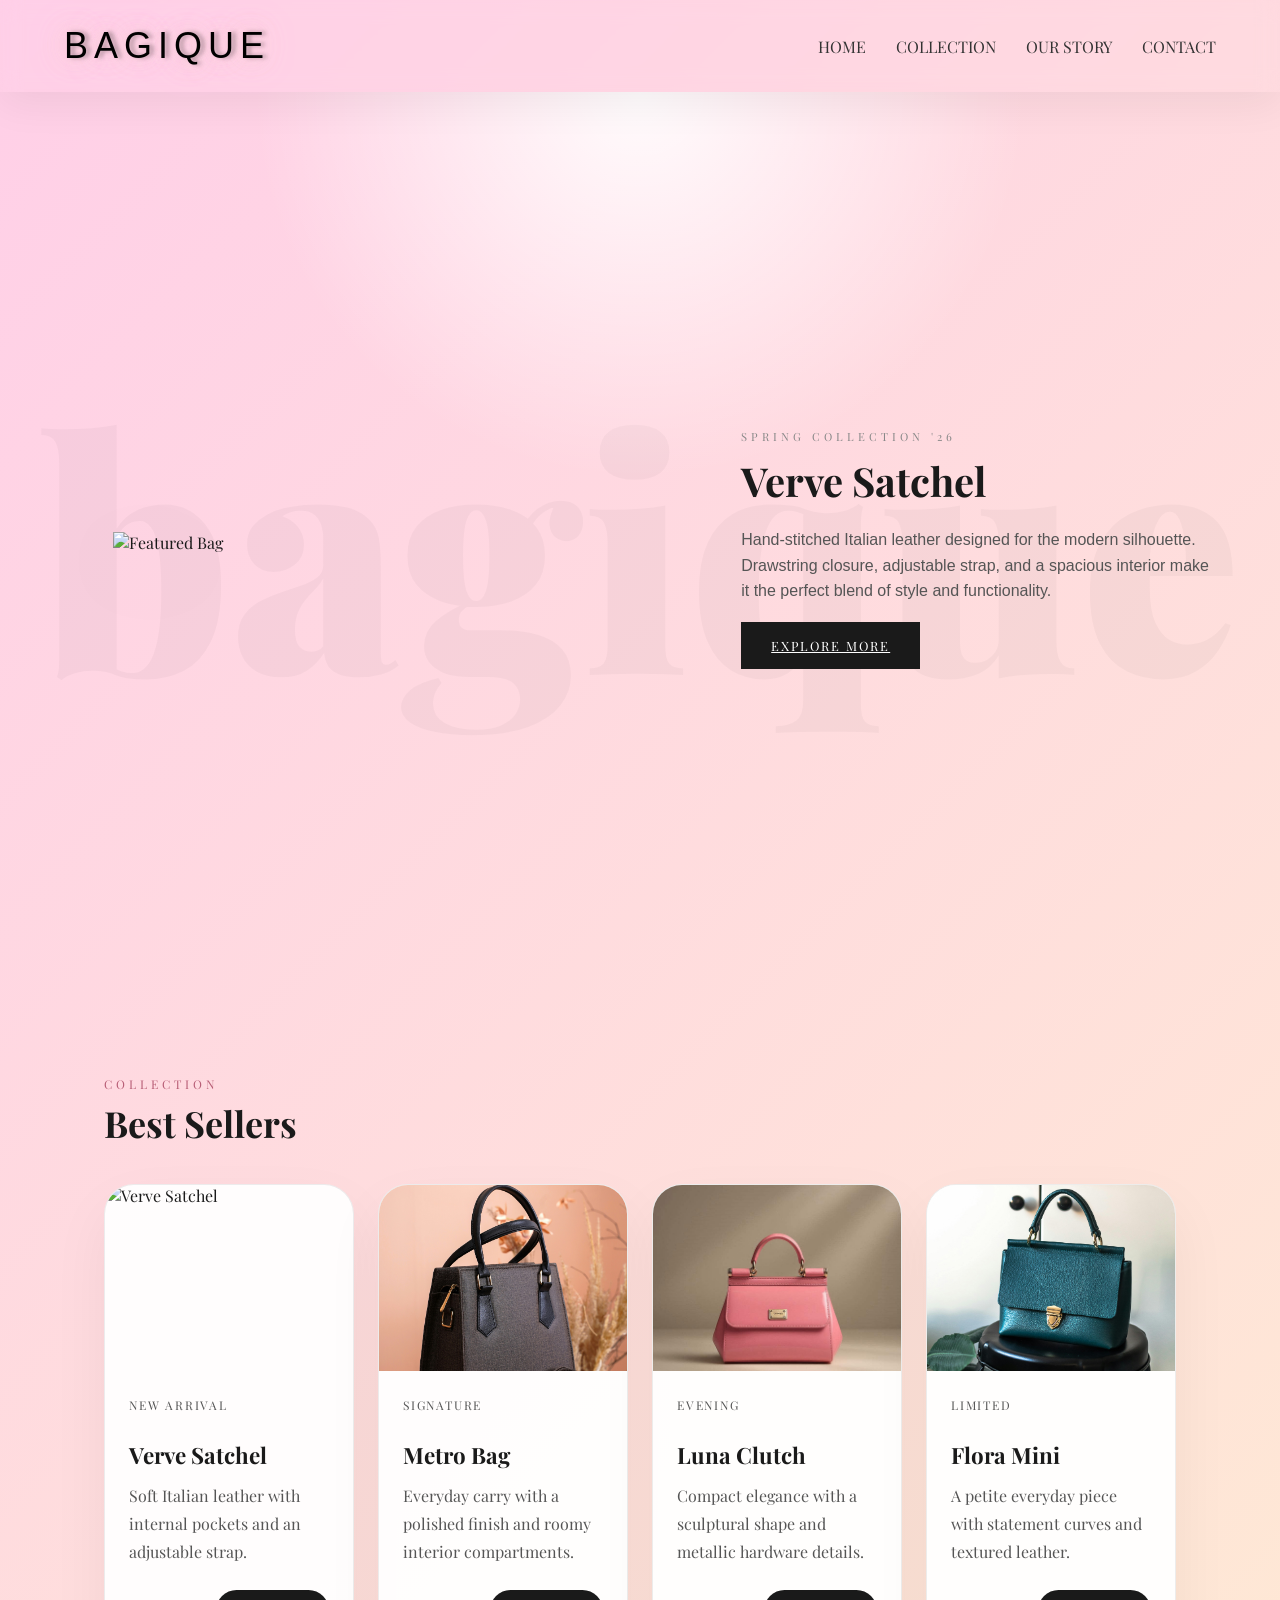
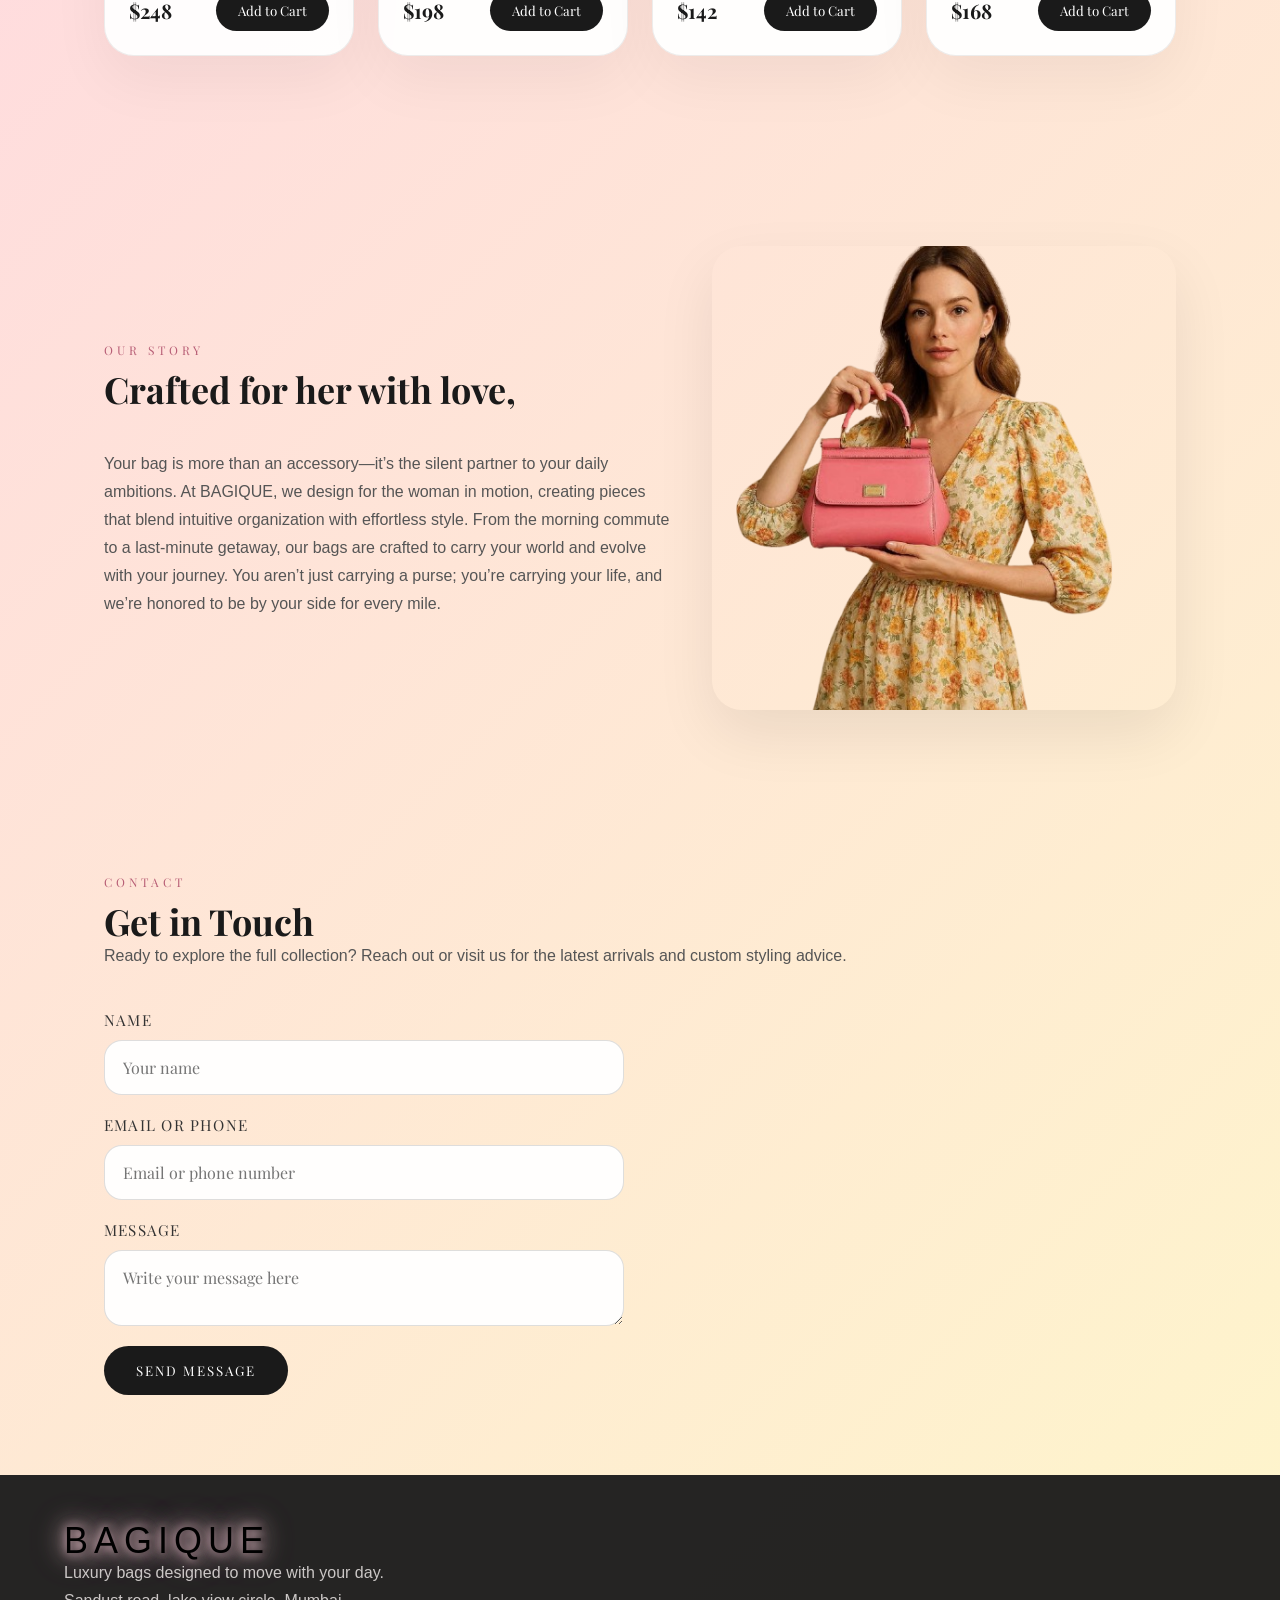
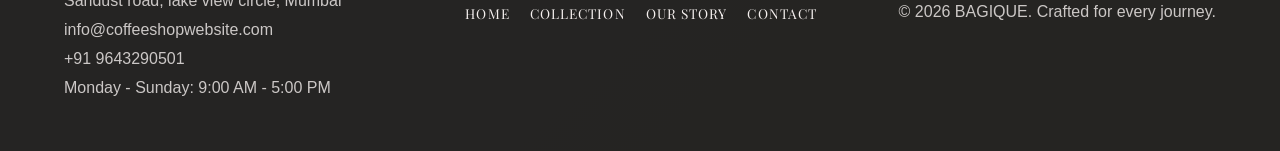
==== E-commerce Page/index.html @ 0b890db9 "Upload of Technohacks" ====
<!doctype html>
<html lang="en">
  <head>
    <meta charset="UTF-8" />
    <meta name="viewport" content="width=device-width, initial-scale=1.0" />
    <title>BAGIQUE | Elegant Bags</title>
    <link rel="stylesheet" href="style.css" />
  </head>
  <body>
    <header style="background: transparent" class="navbar">
      <div class="logo">BAGIQUE</div>
      <input type="checkbox" id="nav-toggle" class="nav-toggle" />
      <label
        for="nav-toggle"
        class="nav-toggle-label"
        aria-label="Toggle navigation"
      >
        <span></span>
      </label>
      <nav class="nav-menu">
        <a href="#home">HOME</a>
        <a href="#collection">COLLECTION</a>
        <a href="#our-story">OUR STORY</a>
        <a href="#contact">CONTACT</a>
      </nav>
    </header>

    <main id="home" class="hero-section">
      <h1 class="bg-text">BAGIQUE</h1>
      <div class="hero-container">
        <div class="main-product">
          <img
            src="Firefly_a  classy spring collection bag ,modeled for web design 453515.png"
            alt="Featured Bag"
          />
        </div>

        <div class="product-info">
          <p class="tagline">SPRING COLLECTION '26</p>
          <h2>Verve Satchel</h2>
          <p class="description">
            Hand-stitched Italian leather designed for the modern silhouette.
            Drawstring closure, adjustable strap, and a spacious interior make
            it the perfect blend of style and functionality.
          </p>
          <div class="color-picker">
            <span class="dot black"></span>
            <span class="dot tan"></span>
          </div>
          <a href="#collection" class="btn-explore">EXPLORE MORE</a>
        </div>
      </div>
    </main>

    <section id="collection" class="section products-section">
      <div class="section-header">
        <p class="section-label">COLLECTION</p>
        <h2>Best Sellers</h2>
      </div>
      <div class="products-grid">
        <article class="product-card">
          <img
            src="Firefly_a  classy spring collection bag ,modeled for web design 453515.png"
            alt="Verve Satchel"
          />
          <div class="product-card-content">
            <p class="product-category">New Arrival</p>
            <h3>Verve Satchel</h3>
            <p>
              Soft Italian leather with internal pockets and an adjustable
              strap.
            </p>
            <div class="product-card-footer">
              <span class="price">$248</span>
              <button class="btn-card">Add to Cart</button>
            </div>
          </div>
        </article>
        <article class="product-card">
          <img src="signature.jpg" alt="Metro Tote" />
          <div class="product-card-content">
            <p class="product-category">Signature</p>
            <h3>Metro Bag</h3>
            <p>
              Everyday carry with a polished finish and roomy interior
              compartments.
            </p>
            <div class="product-card-footer">
              <span class="price">$198</span>
              <button class="btn-card">Add to Cart</button>
            </div>
          </div>
        </article>
        <article class="product-card">
          <img src="evening.jpg" alt="Luna Clutch" />
          <div class="product-card-content">
            <p class="product-category">Evening</p>
            <h3>Luna Clutch</h3>
            <p>
              Compact elegance with a sculptural shape and metallic hardware
              details.
            </p>
            <div class="product-card-footer">
              <span class="price">$142</span>
              <button class="btn-card">Add to Cart</button>
            </div>
          </div>
        </article>
        <article class="product-card">
          <img src="limited.jpg" alt="Flora Mini" />
          <div class="product-card-content">
            <p class="product-category">Limited</p>
            <h3>Flora Mini</h3>
            <p>
              A petite everyday piece with statement curves and textured
              leather.
            </p>
            <div class="product-card-footer">
              <span class="price">$168</span>
              <button class="btn-card">Add to Cart</button>
            </div>
          </div>
        </article>
      </div>
    </section>

    <section id="our-story" class="section story-section">
      <div class="story-grid">
        <div class="story-text">
          <div class="section-header">
            <p class="section-label">OUR STORY</p>
            <h2>Crafted for her with love,</h2>
          </div>
          <p class="section-copy">
            Your bag is more than an accessory—it’s the silent partner to your
            daily ambitions. At BAGIQUE, we design for the woman in motion,
            creating pieces that blend intuitive organization with effortless
            style. From the morning commute to a last-minute getaway, our bags
            are crafted to carry your world and evolve with your journey. You
            aren’t just carrying a purse; you’re carrying your life, and we’re
            honored to be by your side for every mile.
          </p>
        </div>
        <div class="story-image-wrap">
          <img
            src="ourstory_nobg.png"
            alt="BAGIQUE story image"
            class="story-image"
          />
        </div>
      </div>
    </section>

    <section id="contact" class="section contact-section">
      <div class="section-header">
        <p class="section-label">CONTACT</p>
        <h2>Get in Touch</h2>
        <p class="section-copy">
          Ready to explore the full collection? Reach out or visit us for the
          latest arrivals and custom styling advice.
        </p>
      </div>
      <div class="contact-grid">
        <form class="contact-form">
          <div class="form-row">
            <label for="name">Name</label>
            <input type="text" id="name" name="name" placeholder="Your name" />
          </div>
          <div class="form-row">
            <label for="contact-info">Email or Phone</label>
            <input
              type="text"
              id="contact-info"
              name="contact-info"
              placeholder="Email or phone number"
            />
          </div>
          <div class="form-row">
            <label for="message">Message</label>
            <textarea
              id="message"
              name="message"
              rows="2"
              placeholder="Write your message here"
            ></textarea>
          </div>
          <button type="submit" class="btn-submit">Send Message</button>
        </form>
      </div>
    </section>

    <footer class="footer">
      <div class="footer-inner">
        <div class="footer-brand">
          <div class="logo">BAGIQUE</div>
          <p>Luxury bags designed to move with your day.</p>
          <div class="contact-info-list">
            <div class="contact-info">
              <p>Sandust road, lake view circle, Mumbai</p>
            </div>
            <div class="contact-info">
              <p>info@coffeeshopwebsite.com</p>
            </div>
            <div class="contact-info">
              <p>+91 9643290501</p>
            </div>
            <div class="contact-info">
              <p>Monday - Sunday: 9:00 AM - 5:00 PM</p>
            </div>
          </div>
        </div>
        <nav class="footer-links">
          <a href="#home">Home</a>
          <a href="#collection">Collection</a>
          <a href="#our-story">Our Story</a>
          <a href="#contact">Contact</a>
        </nav>
        <p class="footer-copy">© 2026 BAGIQUE. Crafted for every journey.</p>
      </div>
    </footer>
  </body>
</html>
---- E-commerce Page/style.css ----
@import url("https://fonts.googleapis.com/css2?family=Playfair+Display:wght@400;700;900&display=swap");

/* style.css */
* {
  margin: 0;
  padding: 0;
  box-sizing: border-box;
  font-family: "Playfair Display", serif;
}

html {
  scroll-behavior: smooth;
  scroll-padding-top: 2rem;
}

body {
  background: linear-gradient(135deg, #ffcfe8 0%, #fef6ca 100%);
  color: #1a1a1a;
  overflow-x: hidden;
}

.navbar {
  display: flex;
  align-items: center;
  justify-content: space-between;
  position: sticky;
  top: 0;
  left: 0;
  width: 100%;
  padding: 28px 5%;
  background: rgba(249, 248, 246, 0.95);
  backdrop-filter: blur(10px);
  box-shadow: 0 12px 40px rgba(0, 0, 0, 0.06);
  z-index: 100;
}

.logo {
  font-family: Poppins, sans-serif;
  font-size: 36px;
  line-height: 1;
  margin-top: 0;
  z-index: 10;
  font-weight: 300;
  letter-spacing: 6px;
  text-transform: uppercase;
  color: rgb(0, 0, 0);
  text-shadow:
    rgba(0, 0, 0, 0.3) 4px 0px 4px,
    rgba(249, 205, 216, 0.9) 0px 0px 10px,
    rgba(249, 205, 216, 0.8) 0px 0px 20px,
    rgba(249, 205, 216, 0.6) 0px 0px 30px,
    rgba(249, 205, 216, 0.4) 0px 0px 40px;
}

.nav-toggle {
  display: none;
}

.nav-toggle-label {
  display: none;
  width: 40px;
  height: 40px;
  cursor: pointer;
  position: relative;
  z-index: 110;
}

.nav-toggle-label span,
.nav-toggle-label span::before,
.nav-toggle-label span::after {
  display: block;
  position: absolute;
  left: 0;
  width: 100%;
  height: 3px;
  background: #333;
  border-radius: 999px;
  transition:
    transform 0.3s ease,
    top 0.3s ease,
    opacity 0.3s ease;
}

.nav-toggle-label span {
  top: 50%;
  transform: translateY(-50%);
}

.nav-toggle-label span::before {
  content: "";
  top: -10px;
}

.nav-toggle-label span::after {
  content: "";
  top: 10px;
}

.nav-menu {
  display: flex;
  align-items: center;
  gap: 30px;
}

.nav-menu a {
  text-decoration: none;
  color: #333;
}

.hero-section {
  position: relative;
  min-height: 100vh;
  display: flex;
  align-items: center;
  justify-content: center;
  box-sizing: border-box;
}

.hero-section::before {
  content: "";
  position: absolute;
  inset: 0;
  background: radial-gradient(
    circle at top center,
    rgba(255, 255, 255, 0.92),
    transparent 35%
  );
  pointer-events: none;
  z-index: 0;
}

.bg-text {
  position: absolute;
  font-size: 25vw;
  color: rgba(0, 0, 0, 0.03);
  z-index: -1;
  pointer-events: none;
  font-weight: 900;
  text-transform: lowercase;
}

.hero-container {
  position: relative;
  display: grid;
  grid-template-columns: 1.3fr 1fr;
  align-items: center;
  width: 90%;
  gap: 60px;
  z-index: 1;
}

.main-product {
  display: flex;
  align-items: center;
  justify-content: center;
  border-radius: 40px;
  padding: 2rem;
}

.main-product img {
  width: 100%;
  max-width: 520px;
  object-fit: contain;
  filter: drop-shadow(rgba(0, 0, 0, 0.15) 0px 20px 50px);
}

.tagline {
  font-size: 0.7rem;
  letter-spacing: 4px;
  color: #888;
  margin-bottom: 10px;
}

.product-info h2 {
  font-size: 2.5rem;
  margin-bottom: 20px;
}

.description {
  font-family: sans-serif;
  line-height: 1.6;
  color: #555;
  margin-bottom: 30px;
}

.btn-explore {
  padding: 15px 30px;
  background: #1a1a1a;
  color: white;
  border: none;
  letter-spacing: 2px;
  cursor: pointer;
  font-size: 0.8rem;
  transition:
    background 0.25s ease,
    color 0.25s ease;
}

.btn-explore:hover,
.btn-explore:focus {
  background: #ff9cb2;
  color: #1a1a1a;
}

.products-grid {
  display: grid;
  grid-template-columns: repeat(4, minmax(220px, 1fr));
  gap: 24px;
}

.product-card {
  background: rgba(255, 255, 255, 0.94);
  border: 1px solid rgba(26, 26, 26, 0.08);
  border-radius: 30px;
  overflow: hidden;
  box-shadow: 0 24px 60px rgba(0, 0, 0, 0.05);
  transition:
    transform 0.3s ease,
    box-shadow 0.3s ease;
}

.product-card:hover {
  transform: translateY(-8px);
  box-shadow: 0 32px 80px rgba(0, 0, 0, 0.08);
}

.product-card img {
  width: 100%;
  display: block;
  object-fit: cover;
  aspect-ratio: 4 / 3;
}

.product-card-content {
  padding: 24px;
}

.product-category {
  text-transform: uppercase;
  letter-spacing: 0.15em;
  font-size: 0.75rem;
  color: #b75d75;
  margin-bottom: 14px;
}

.product-card h3 {
  font-size: 1.4rem;
  margin-bottom: 12px;
}

.product-card p {
  color: #555;
  line-height: 1.75;
  margin-bottom: 24px;
}

.product-card-footer {
  display: flex;
  align-items: center;
  justify-content: space-between;
  gap: 12px;
}

.price {
  font-size: 1.25rem;
  font-weight: 700;
}

.btn-card {
  padding: 12px 22px;
  border: none;
  border-radius: 999px;
  background: #1a1a1a;
  color: white;
  cursor: pointer;
  transition: background 0.25s ease;
}

.btn-card:hover,
.btn-card:focus {
  background: #ff9cb2;
  color: #1a1a1a;
}

@media (max-width: 1200px) {
  .navbar {
    padding: 24px 4%;
  }
  .logo {
    font-size: 32px;
  }
  .hero-container {
    width: 95%;
    gap: 48px;
  }
  .product-info h2 {
    font-size: 2.2rem;
  }
  .products-grid {
    grid-template-columns: repeat(3, minmax(220px, 1fr));
  }
  .section {
    padding: 70px 4%;
  }
}
@media (max-width: 992px) {
  .navbar {
    padding: 20px 4%;
  }
  .nav-toggle-label {
    display: block;
  }
  .nav-menu {
    position: absolute;
    top: 100%;
    left: 0;
    right: 0;
    background: rgba(255, 255, 255, 0.98);
    flex-direction: column;
    align-items: center;
    gap: 18px;
    padding: 1.5rem 0 2rem;
    transform: translateY(-20px);
    opacity: 0;
    visibility: hidden;
    pointer-events: none;
    transition:
      transform 0.3s ease,
      opacity 0.3s ease;
    box-shadow: 0 20px 60px rgba(0, 0, 0, 0.08);
  }
  .nav-toggle:checked ~ .nav-menu {
    transform: translateY(0);
    opacity: 1;
    visibility: visible;
    pointer-events: auto;
  }
  .nav-toggle:checked + .nav-toggle-label span {
    transform: rotate(45deg);
  }
  .nav-toggle:checked + .nav-toggle-label span::before {
    top: 0;
    transform: rotate(90deg);
  }
  .nav-toggle:checked + .nav-toggle-label span::after {
    opacity: 0;
  }
  .hero-container {
    grid-template-columns: 1fr;
    width: 90%;
    text-align: center;
    gap: 30px;
  }
  .main-product {
    padding: 1.5rem;
  }
  .product-info h2 {
    font-size: 2rem;
  }
  .products-grid {
    grid-template-columns: repeat(2, minmax(220px, 1fr));
  }
  .bg-text {
    font-size: 40vw;
  }
  .story-grid {
    grid-template-columns: 1fr;
  }
  .story-image {
    max-width: 100%;
    margin: 0 auto;
  }
  .contact-grid {
    grid-template-columns: 1fr;
  }
  .footer-inner {
    flex-direction: column;
    align-items: center;
  }
}
@media (max-width: 768px) {
  .navbar {
    padding: 18px 4%;
    flex-wrap: wrap;
    gap: 16px;
  }
  .logo {
    font-size: 28px;
  }
  .nav-menu {
    gap: 14px;
    padding: 1.2rem 0 1.5rem;
  }
  .hero-section {
    min-height: auto;
    padding: 60px 0;
  }
  .bg-text {
    font-size: 45vw;
  }
  .product-info h2 {
    font-size: 1.8rem;
  }
  .description {
    font-size: 0.95rem;
  }
  .btn-explore {
    width: 100%;
    padding: 14px 0;
  }
  .products-grid {
    grid-template-columns: 1fr;
  }
  .product-card {
    max-width: 520px;
    margin: 0 auto;
  }
  .product-card-footer {
    flex-direction: column;
    align-items: flex-start;
    gap: 10px;
  }
  .story-grid {
    gap: 30px;
  }
  .section {
    padding: 60px 5%;
  }
  .footer-inner {
    text-align: center;
  }
  .footer-links {
    justify-content: center;
  }
  .btn-submit {
    width: 100%;
  }
  .form-row input,
  .form-row textarea {
    font-size: 0.95rem;
  }
}
.section {
  padding: 80px 5%;
  max-width: 1200px;
  margin: 0 auto;
}

.section-header {
  margin-bottom: 40px;
}

.section-label {
  display: inline-block;
  letter-spacing: 4px;
  text-transform: uppercase;
  color: #b75d75;
  font-size: 0.75rem;
  margin-bottom: 12px;
}

.section h2 {
  font-size: 2.25rem;
  line-height: 1.1;
  margin: 0;
}

.story-grid {
  display: grid;
  grid-template-columns: 1.1fr 0.9fr;
  gap: 40px;
  align-items: center;
  margin-top: 30px;
  transition: all 0.3s ease;
}

.story-text,
.story-image {
  transition: all 0.3s ease;
}

.story-image {
  width: 100%;
  border-radius: 30px;
  object-fit: cover;
  box-shadow: 0 24px 60px rgba(0, 0, 0, 0.08);
  display: block;
}

.section-copy {
  font-family: sans-serif;
  color: #555;
  line-height: 1.75;
}

.contact-grid {
  display: grid;
  grid-template-columns: minmax(320px, 520px) minmax(240px, 320px);
  gap: 40px;
  align-items: start;
  justify-content: start;
  justify-items: start;
  margin: 40px auto 0;
  max-width: 1100px;
}

.contact-form {
  display: grid;
  gap: 20px;
  margin: 0;
  width: 100%;
}

.form-row {
  display: grid;
  gap: 10px;
}

.form-row label {
  font-size: 0.95rem;
  letter-spacing: 0.08em;
  text-transform: uppercase;
  color: #333;
}

.form-row input,
.form-row textarea {
  width: 100%;
  padding: 16px 18px;
  border: 1px solid rgba(26, 26, 26, 0.14);
  border-radius: 18px;
  background: rgba(255, 255, 255, 0.95);
  font-family: inherit;
  font-size: 1rem;
  color: #1a1a1a;
  resize: vertical;
}

.form-row input:focus,
.form-row textarea:focus {
  outline: none;
  border-color: #b75d75;
  box-shadow: 0 0 0 3px rgba(183, 93, 117, 0.12);
}

.btn-submit {
  width: fit-content;
  padding: 16px 32px;
  border: none;
  border-radius: 999px;
  background: #1a1a1a;
  color: white;
  text-transform: uppercase;
  letter-spacing: 2px;
  cursor: pointer;
  transition: background 0.25s ease;
}

.btn-submit:hover,
.btn-submit:focus {
  background: #ff9cb2;
  color: #1a1a1a;
}

.footer {
  padding: 48px 5%;
  background: rgba(26, 26, 26, 0.95);
  color: #f5f0ef;
}

.footer-inner {
  max-width: 1200px;
  margin: 0 auto;
  display: flex;
  align-items: center;
  justify-content: space-between;
  gap: 28px;
  flex-wrap: wrap;
}

.footer-brand p,
.footer-copy {
  color: rgba(245, 240, 239, 0.8);
  font-family: sans-serif;
  line-height: 1.8;
}

.footer-links {
  display: flex;
  flex-wrap: wrap;
  gap: 20px;
  align-items: center;
}

.footer-links a {
  color: #f5f0ef;
  text-decoration: none;
  letter-spacing: 0.08em;
  text-transform: uppercase;
  font-size: 0.85rem;
}

.footer-copy {
  margin: 0;
}
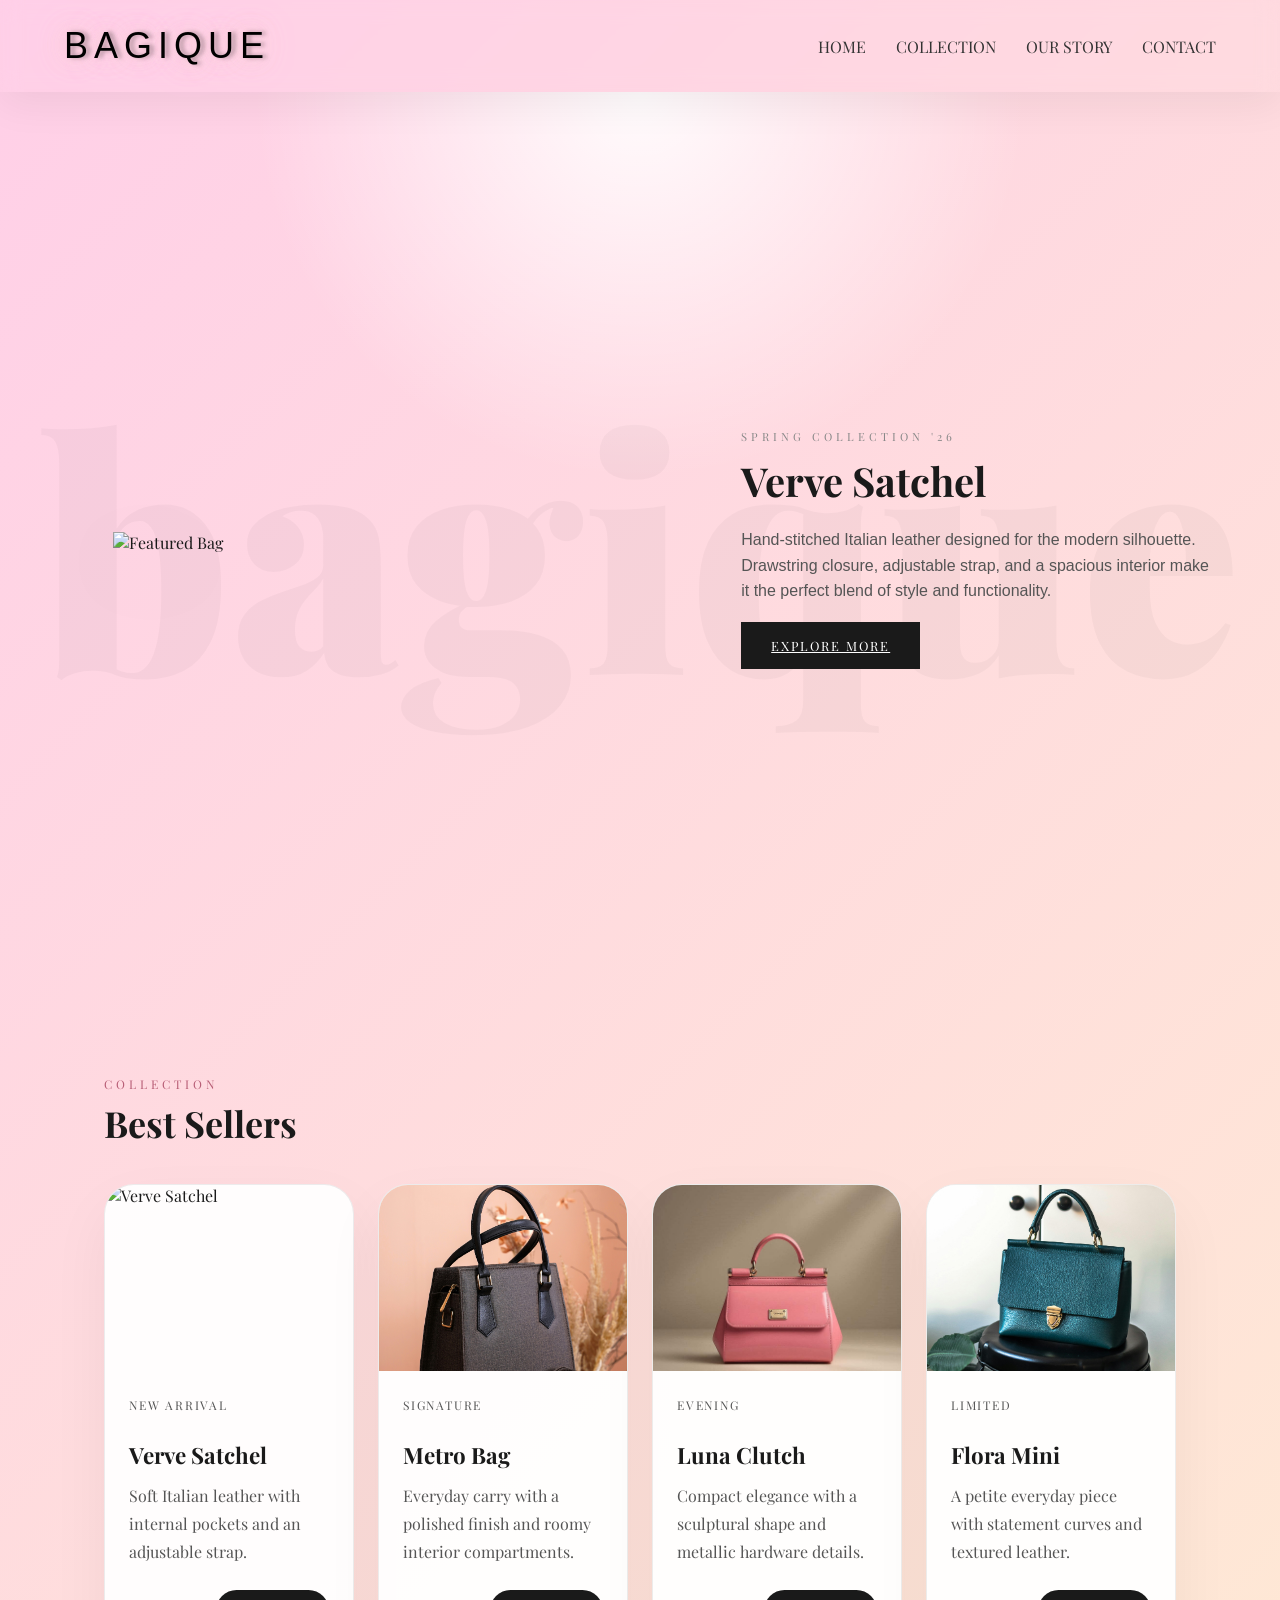
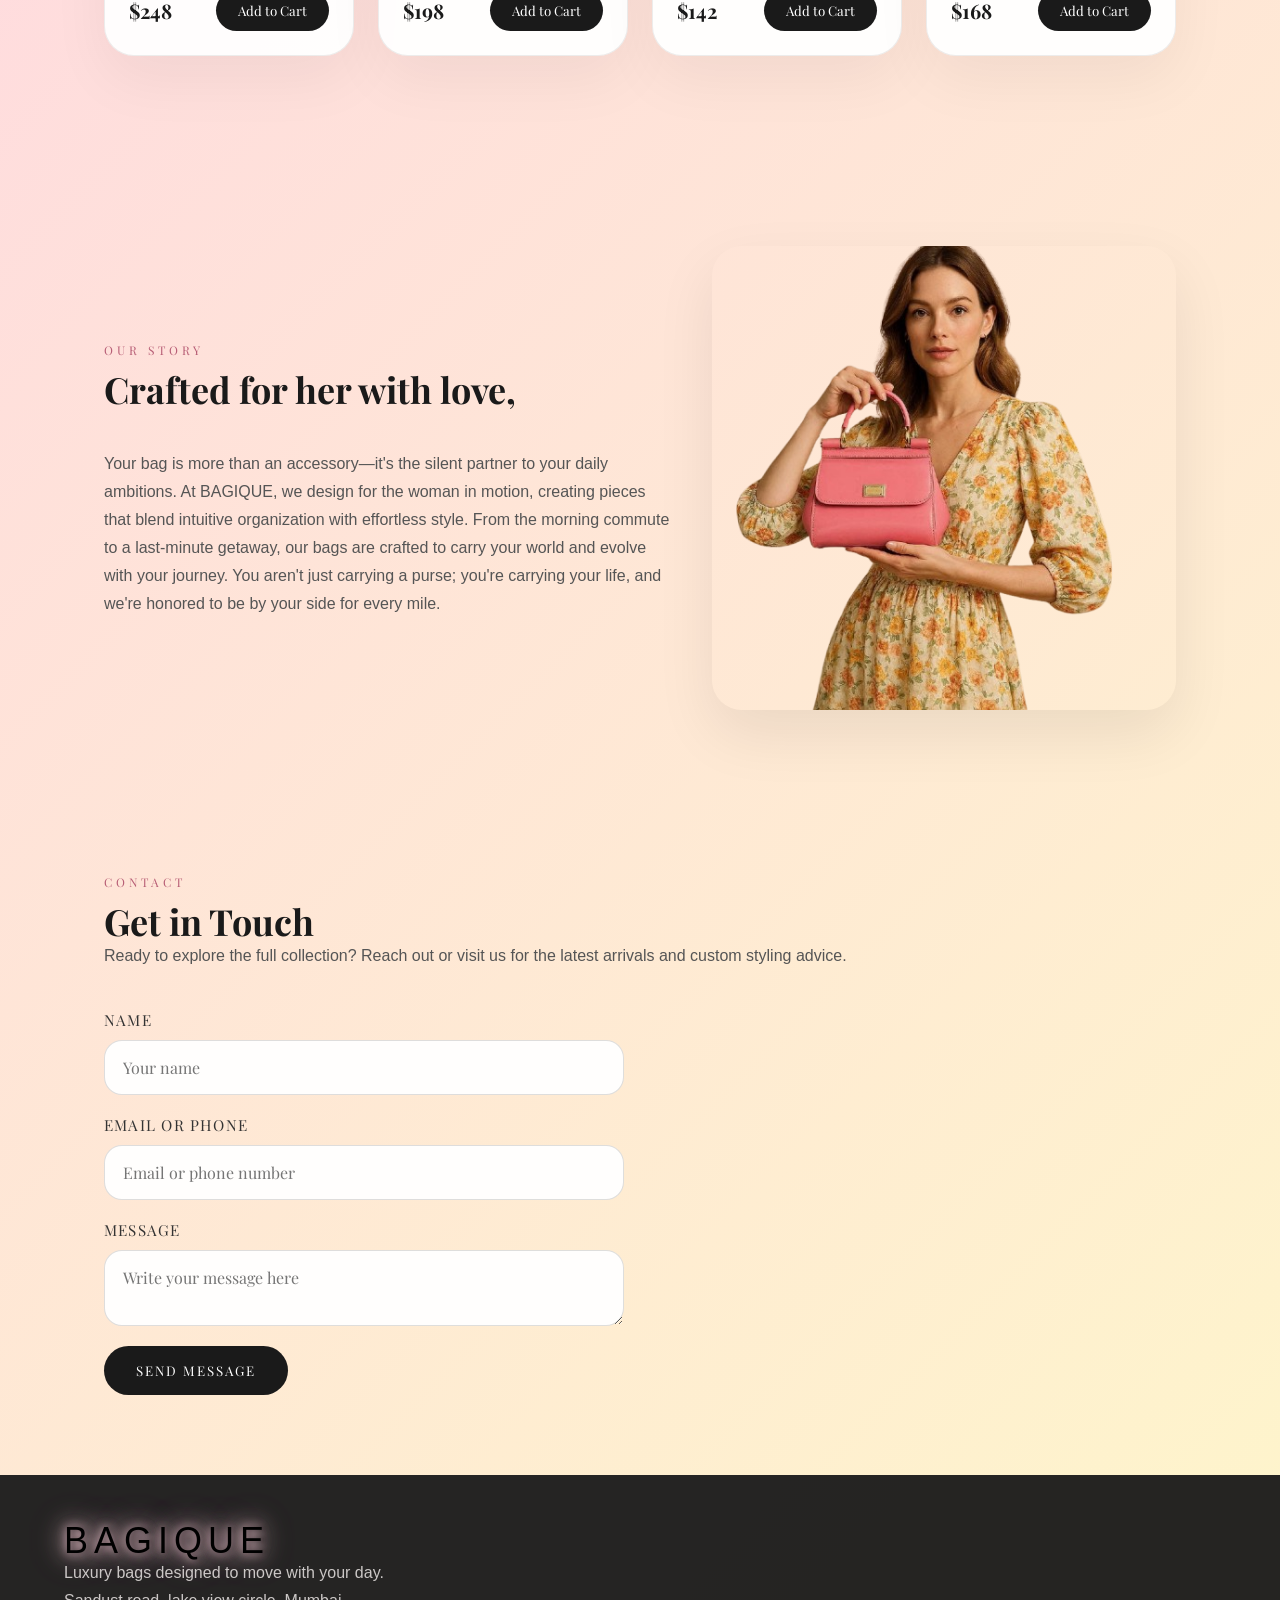
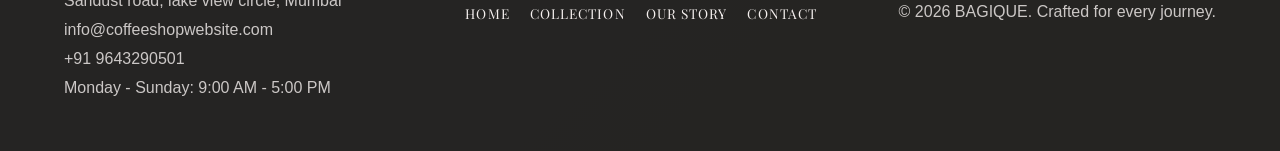
==== commit 1ba21d4e: "Updated index.html" ====
--- a/E-commerce Page/index.html
+++ b/E-commerce Page/index.html
@@ -132,12 +132,12 @@
             <h2>Crafted for her with love,</h2>
           </div>
           <p class="section-copy">
-            Your bag is more than an accessory—it’s the silent partner to your
+            Your bag is more than an accessory—it's the silent partner to your
             daily ambitions. At BAGIQUE, we design for the woman in motion,
             creating pieces that blend intuitive organization with effortless
             style. From the morning commute to a last-minute getaway, our bags
             are crafted to carry your world and evolve with your journey. You
-            aren’t just carrying a purse; you’re carrying your life, and we’re
+            aren't just carrying a purse; you're carrying your life, and we're
             honored to be by your side for every mile.
           </p>
         </div>
